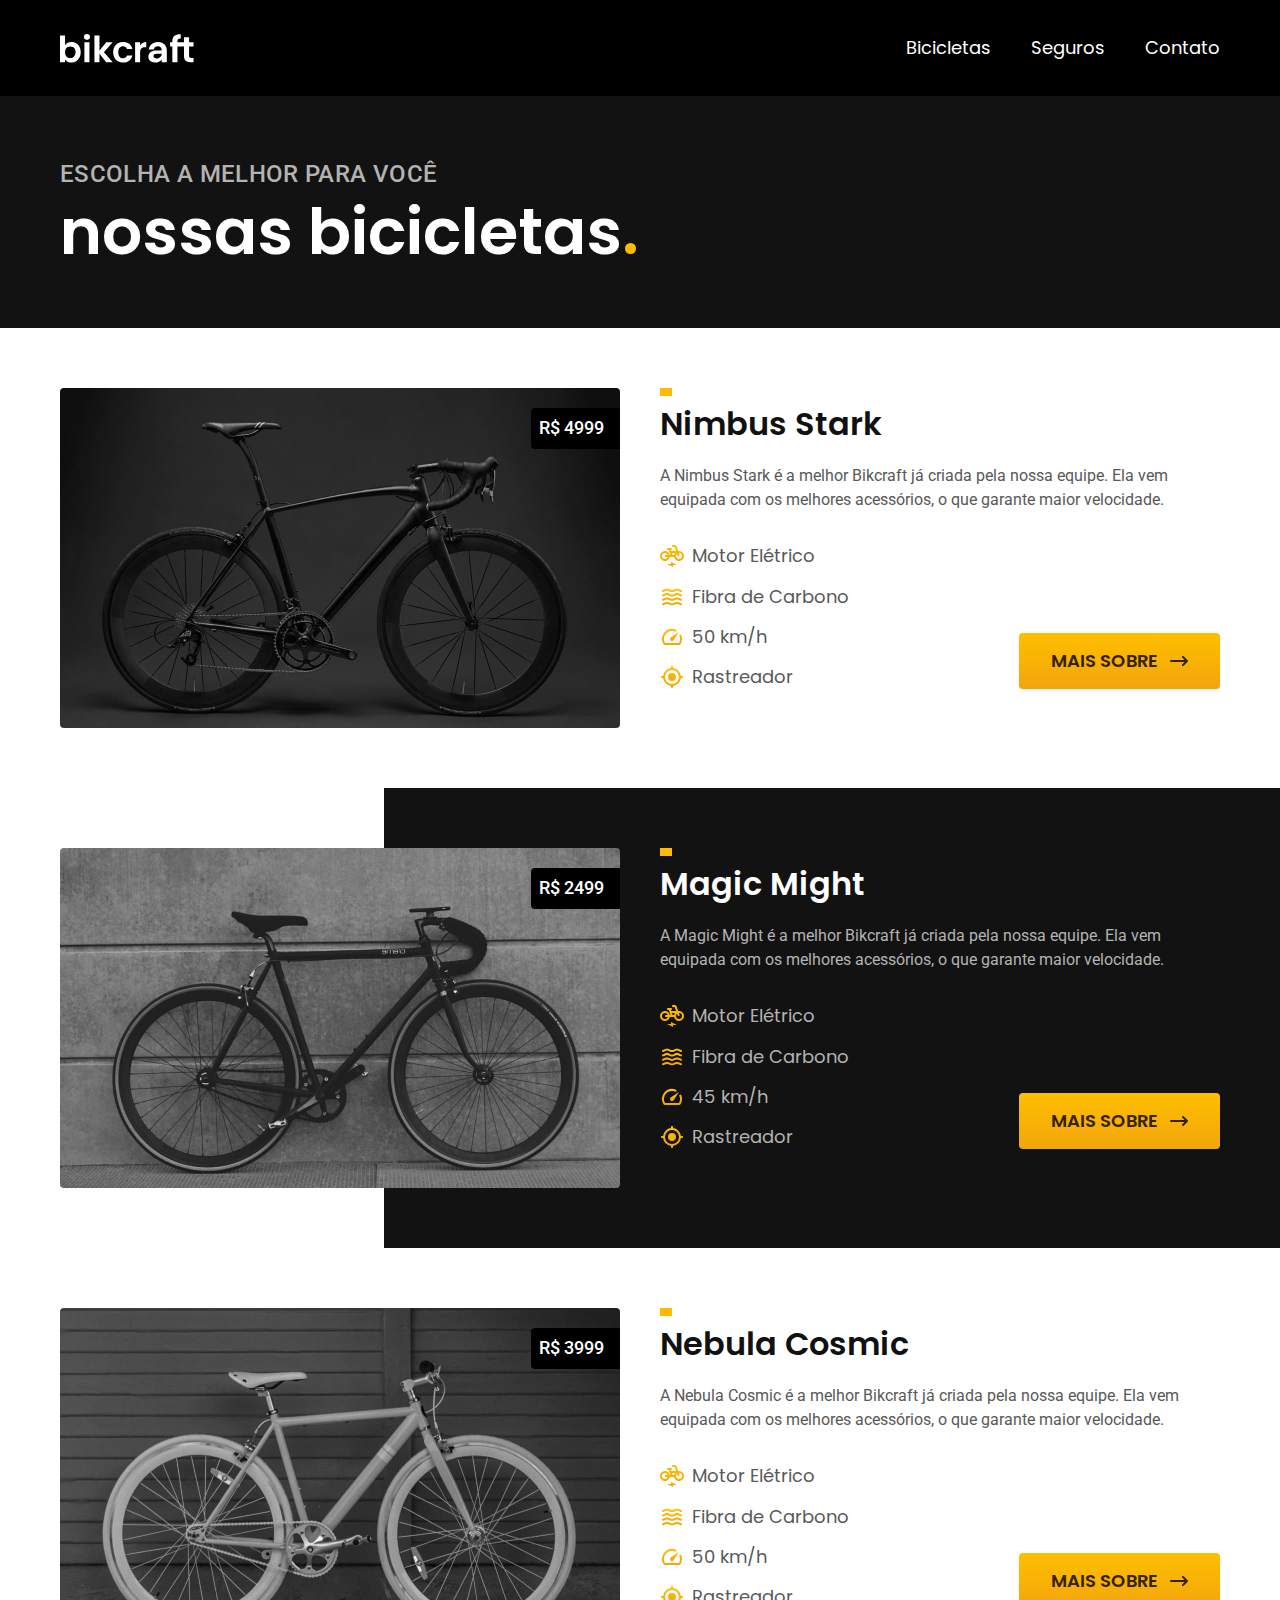
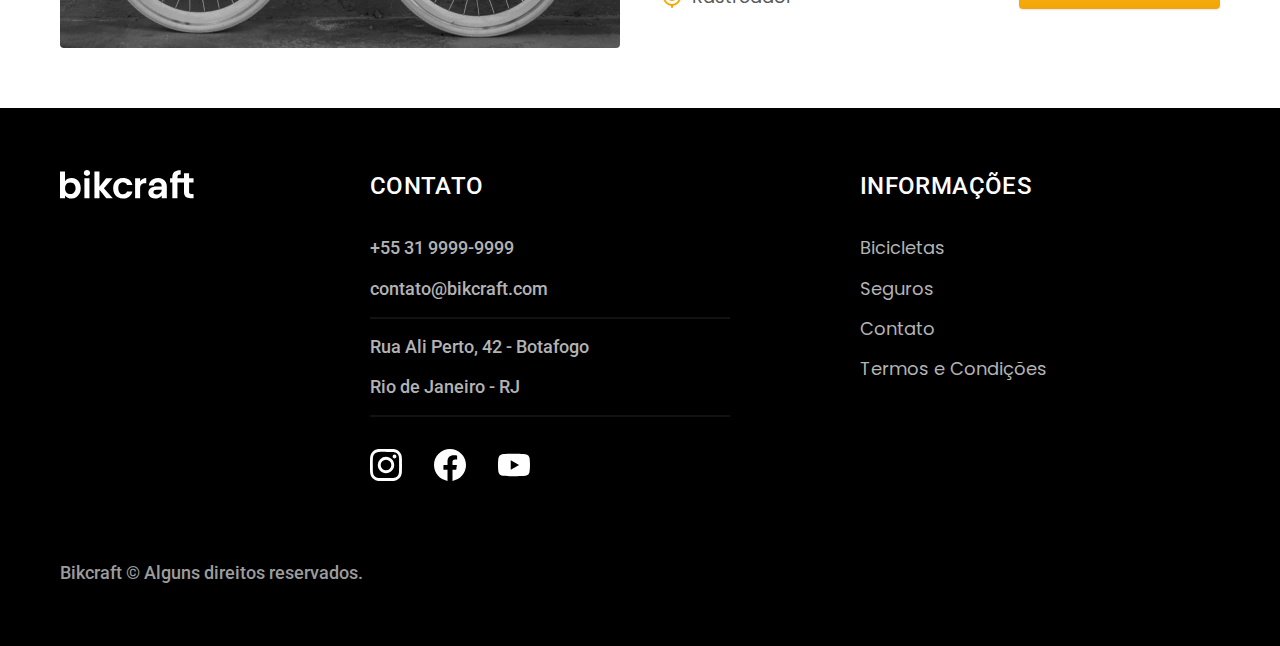
==== bicicletas.html @ 4527bcbb "bicicletas" ====
<!DOCTYPE html>
<html lang="pt-br">
  <head>
    <meta charset="UTF-8" />
    <meta http-equiv="X-UA-Compatible" content="IE=edge" />
    <meta name="viewport" content="width=device-width, initial-scale=1.0" />
    <title>Bicicletas | Bikcraft</title>
    <meta name="description" content="Bicicletas" />
    <link rel="stylesheet" href="./css/style.css" />
    <link rel="preconnect" href="https://fonts.googleapis.com" />
    <link rel="preconnect" href="https://fonts.gstatic.com" crossorigin />
    <link
      href="https://fonts.googleapis.com/css2?family=Merriweather:ital,wght@1,900&family=Poppins:wght@400;600&family=Roboto:wght@400;500&display=swap"
      rel="stylesheet"
    />
  </head>
  <body id="bicicletas">
    <header class="header-bg">
      <div class="header container">
        <a href="./"><img src="./img/bikcraft.svg" alt="Bikcraft" /></a>
        <nav aria-label="primaria">
          <ul class="header-menu font-1-m cor-0">
            <li><a href="./bicicletas.html">Bicicletas</a></li>
            <li><a href="./seguros.html">Seguros</a></li>
            <li><a href="./contato.html">Contato</a></li>
          </ul>
        </nav>
      </div>
    </header>
    <main>
      <div class="titulo-bg">
        <div class="titulo container">
          <p class="font-2-l-b cor-5">Escolha a melhor para você</p>
          <h1 class="font-1-xxl cor-0">
            nossas bicicletas<span class="cor-p1">.</span>
          </h1>
        </div>
      </div>
      <div class="bicicletas container">
        <div class="bicicletas-imagem">
          <img src="./img/bicicletas/nimbus.jpg" alt="Bicicleta preta" />
          <span class="font-2-m cor-0">R$ 4999</span>
        </div>
        <div class="bicicletas-conteudo">
          <h2 class="font-1-xl">Nimbus Stark</h2>
          <p class="font-2-s cor-8">
            A Nimbus Stark é a melhor Bikcraft já criada pela nossa equipe. Ela
            vem equipada com os melhores acessórios, o que garante maior
            velocidade.
          </p>
          <ul class="font-1-m cor-8">
            <li>
              <img src="./img/icones/eletrica.svg" alt="" />Motor Elétrico
            </li>
            <li>
              <img src="./img/icones/carbono.svg" alt="" />Fibra de Carbono
            </li>
            <li><img src="./img/icones/velocidade.svg" alt="" />50 km/h</li>
            <li><img src="./img/icones/rastreador.svg" alt="" />Rastreador</li>
          </ul>
          <a class="botao seta" href="./bicicletas/nimbus.html">Mais Sobre</a>
        </div>
      </div>
      <div class="bicicletas-bg">
        <div class="bicicletas container">
          <div class="bicicletas-imagem">
            <img src="./img/bicicletas/magic.jpg" alt="Bicicleta preta" />
            <span class="font-2-m cor-0">R$ 2499</span>
          </div>
          <div class="bicicletas-conteudo">
            <h2 class="font-1-xl cor-0">Magic Might</h2>
            <p class="font-2-s cor-5">
              A Magic Might é a melhor Bikcraft já criada pela nossa equipe. Ela
              vem equipada com os melhores acessórios, o que garante maior
              velocidade.
            </p>
            <ul class="font-1-m cor-5">
              <li>
                <img src="./img/icones/eletrica.svg" alt="" />Motor Elétrico
              </li>
              <li>
                <img src="./img/icones/carbono.svg" alt="" />Fibra de Carbono
              </li>
              <li><img src="./img/icones/velocidade.svg" alt="" />45 km/h</li>
              <li>
                <img src="./img/icones/rastreador.svg" alt="" />Rastreador
              </li>
            </ul>
            <a class="botao seta" href="./bicicletas/magic.html">Mais Sobre</a>
          </div>
        </div>
      </div>
      <div class="bicicletas container">
        <div class="bicicletas-imagem">
          <img src="./img/bicicletas/nebula.jpg" alt="Bicicleta preta" />
          <span class="font-2-m cor-0">R$ 3999</span>
        </div>
        <div class="bicicletas-conteudo">
          <h2 class="font-1-xl">Nebula Cosmic</h2>
          <p class="font-2-s cor-8">
            A Nebula Cosmic é a melhor Bikcraft já criada pela nossa equipe. Ela
            vem equipada com os melhores acessórios, o que garante maior
            velocidade.
          </p>
          <ul class="font-1-m cor-8">
            <li>
              <img src="./img/icones/eletrica.svg" alt="" />Motor Elétrico
            </li>
            <li>
              <img src="./img/icones/carbono.svg" alt="" />Fibra de Carbono
            </li>
            <li><img src="./img/icones/velocidade.svg" alt="" />50 km/h</li>
            <li><img src="./img/icones/rastreador.svg" alt="" />Rastreador</li>
          </ul>
          <a class="botao seta" href="./bicicletas/nebula.html">Mais Sobre</a>
        </div>
      </div>
    </main>
    <footer class="footer-bg">
      <div class="footer container">
        <img src="./img/bikcraft.svg" alt="Bikcraft" />
        <div class="footer-contato">
          <h3 class="font-2-l-b cor-0">Contato</h3>
          <ul class="font-2-m cor-5">
            <li><a href="tel:+552199999999">+55 31 9999-9999</a></li>
            <li>
              <a href="mailto:contato@bikcraft.com">contato@bikcraft.com</a>
            </li>
            <li>Rua Ali Perto, 42 - Botafogo</li>
            <li>Rio de Janeiro - RJ</li>
          </ul>
          <div class="footer-redes">
            <a href="./"
              ><img src="./img/redes/instagram.svg" alt="Instagram"
            /></a>
            <a href="./"
              ><img src="./img/redes/facebook.svg" alt="Facebook"
            /></a>
            <a href="./"><img src="./img/redes/youtube.svg" alt="YouTube" /></a>
          </div>
        </div>
        <div class="footer-informacoes">
          <h3 class="font-2-l-b cor-0">Informações</h3>
          <nav>
            <ul class="font-1-m cor-5">
              <li><a href="./bicicletas.html">Bicicletas</a></li>
              <li><a href="./seguros.html">Seguros</a></li>
              <li><a href="./contato.html">Contato</a></li>
              <li><a href="./termos.html">Termos e Condições</a></li>
            </ul>
          </nav>
        </div>
        <p class="footer-copy font-2-m cor-6">
          Bikcraft © Alguns direitos reservados.
        </p>
      </div>
    </footer>
  </body>
</html>
---- css/style.css ----
@import url(./global/global.css);
@import url(./global/header.css);
@import url(./global/footer.css);
@import url(./utilidades/tipografia.css);
@import url(./utilidades/cores.css);
@import url(./utilidades/componentes.css);
@import url(./home/introducao.css);
@import url(./home/tecnologia.css);
@import url(./home/parceiros.css);
@import url(./home/depoimento.css);
@import url(./bicicletas/bicicletas-lista.css);
@import url(./bicicletas/bicicletas.css);
@import url(./seguros/seguros.css);
@import url(./termos/termos.css);
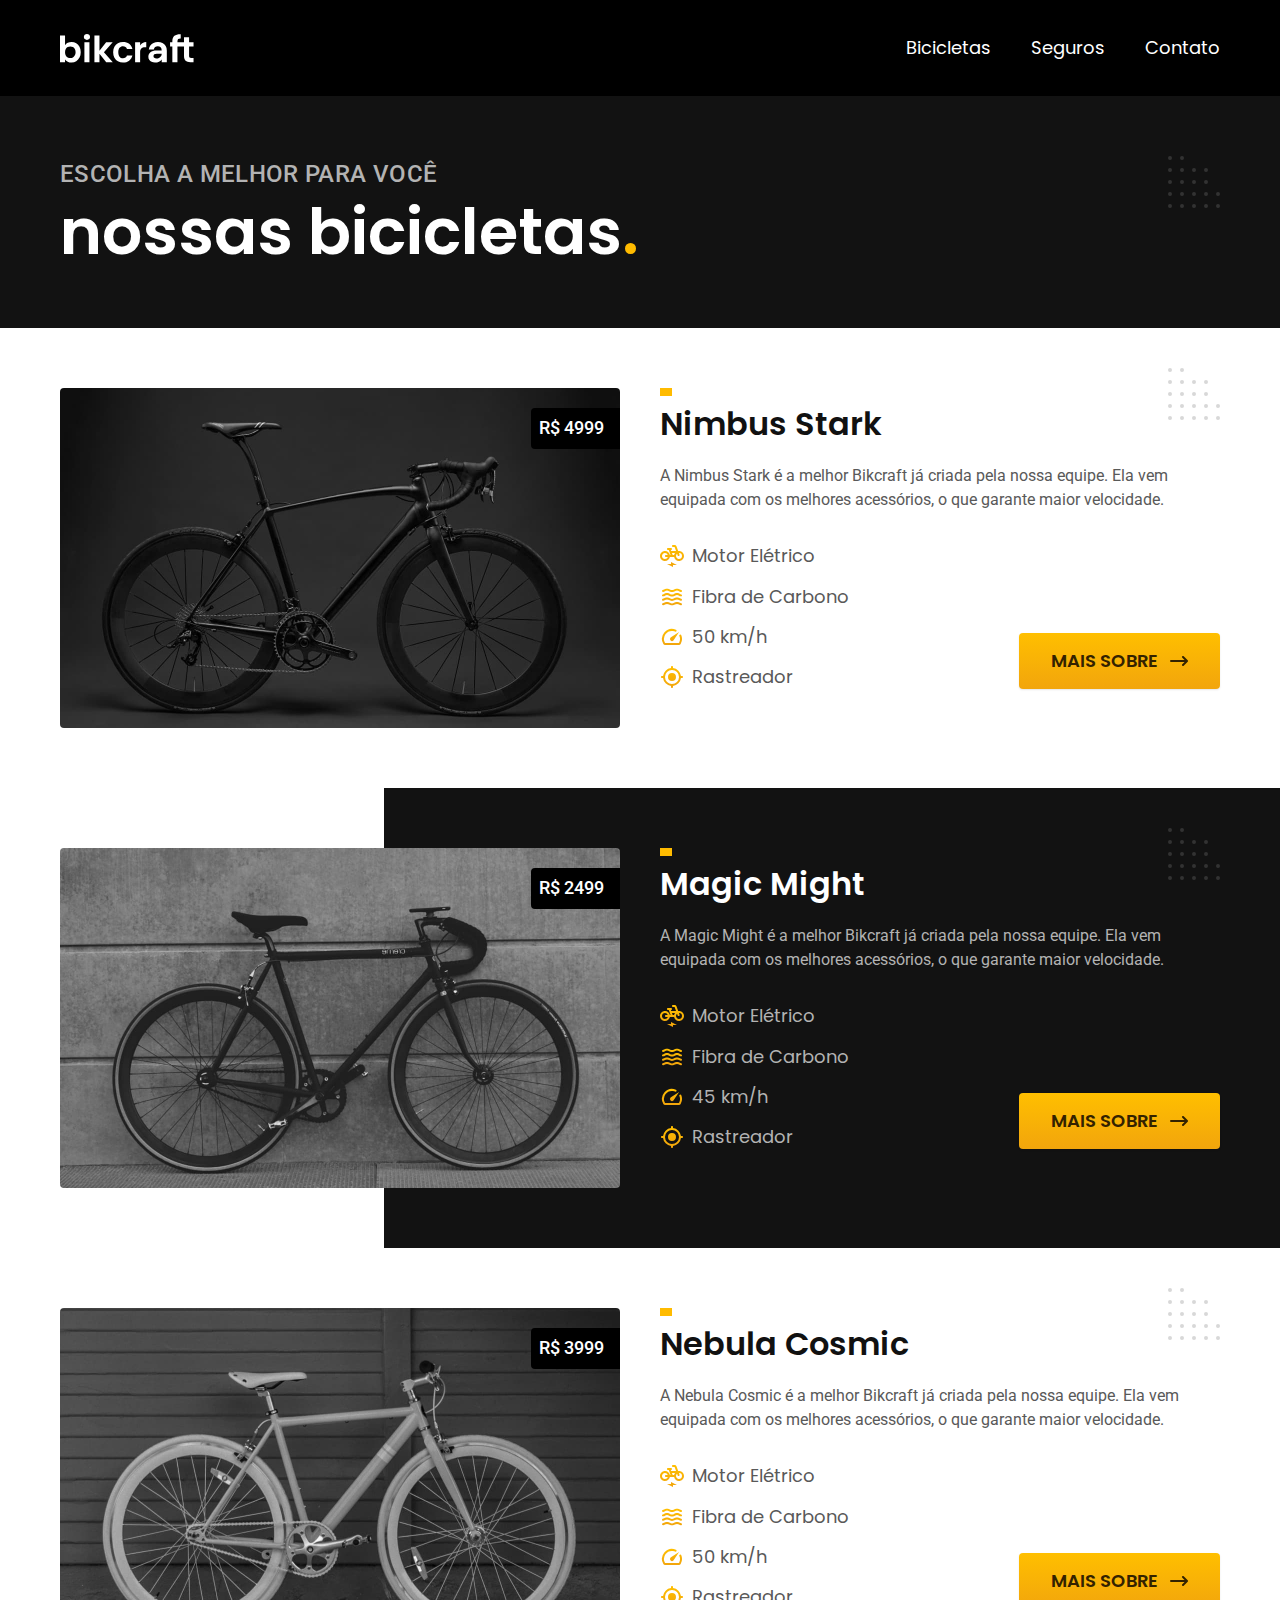
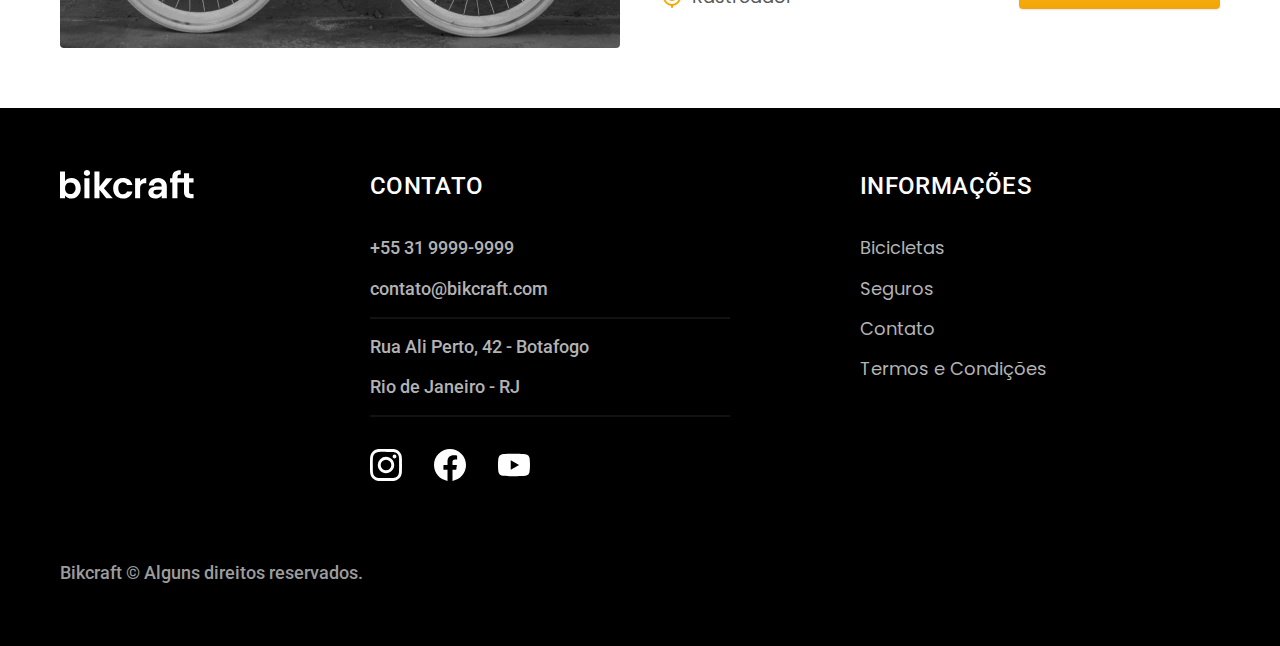
==== commit e83c7fe6: "ajustes" ====
--- a/bicicletas.html
+++ b/bicicletas.html
@@ -6,6 +6,7 @@
     <meta name="viewport" content="width=device-width, initial-scale=1.0" />
     <title>Bicicletas | Bikcraft</title>
     <meta name="description" content="Bicicletas" />
+    <link rel="preload" href="./css/style.css" as="style" />
     <link rel="stylesheet" href="./css/style.css" />
     <link rel="preconnect" href="https://fonts.googleapis.com" />
     <link rel="preconnect" href="https://fonts.gstatic.com" crossorigin />
--- a/css/style.css
+++ b/css/style.css
@@ -4,11 +4,19 @@
 @import url(./utilidades/tipografia.css);
 @import url(./utilidades/cores.css);
 @import url(./utilidades/componentes.css);
+@import url(./utilidades/formulario.css);
 @import url(./home/introducao.css);
 @import url(./home/tecnologia.css);
 @import url(./home/parceiros.css);
 @import url(./home/depoimento.css);
 @import url(./bicicletas/bicicletas-lista.css);
 @import url(./bicicletas/bicicletas.css);
+@import url(./bibicleta/bicicleta.css);
+@import url(./bibicleta/seguro.css);
 @import url(./seguros/seguros.css);
+@import url(./seguros/vantagens.css);
+@import url(./seguros/perguntas.css);
+@import url(./contato/contato.css);
+@import url(./contato/lojas.css);
+@import url(./orcamento/orcamento.css);
 @import url(./termos/termos.css);
--- a/css/style.css
+++ b/css/style.css
@@ -4,11 +4,19 @@
 @import url(./utilidades/tipografia.css);
 @import url(./utilidades/cores.css);
 @import url(./utilidades/componentes.css);
+@import url(./utilidades/formulario.css);
 @import url(./home/introducao.css);
 @import url(./home/tecnologia.css);
 @import url(./home/parceiros.css);
 @import url(./home/depoimento.css);
 @import url(./bicicletas/bicicletas-lista.css);
 @import url(./bicicletas/bicicletas.css);
+@import url(./bibicleta/bicicleta.css);
+@import url(./bibicleta/seguro.css);
 @import url(./seguros/seguros.css);
+@import url(./seguros/vantagens.css);
+@import url(./seguros/perguntas.css);
+@import url(./contato/contato.css);
+@import url(./contato/lojas.css);
+@import url(./orcamento/orcamento.css);
 @import url(./termos/termos.css);
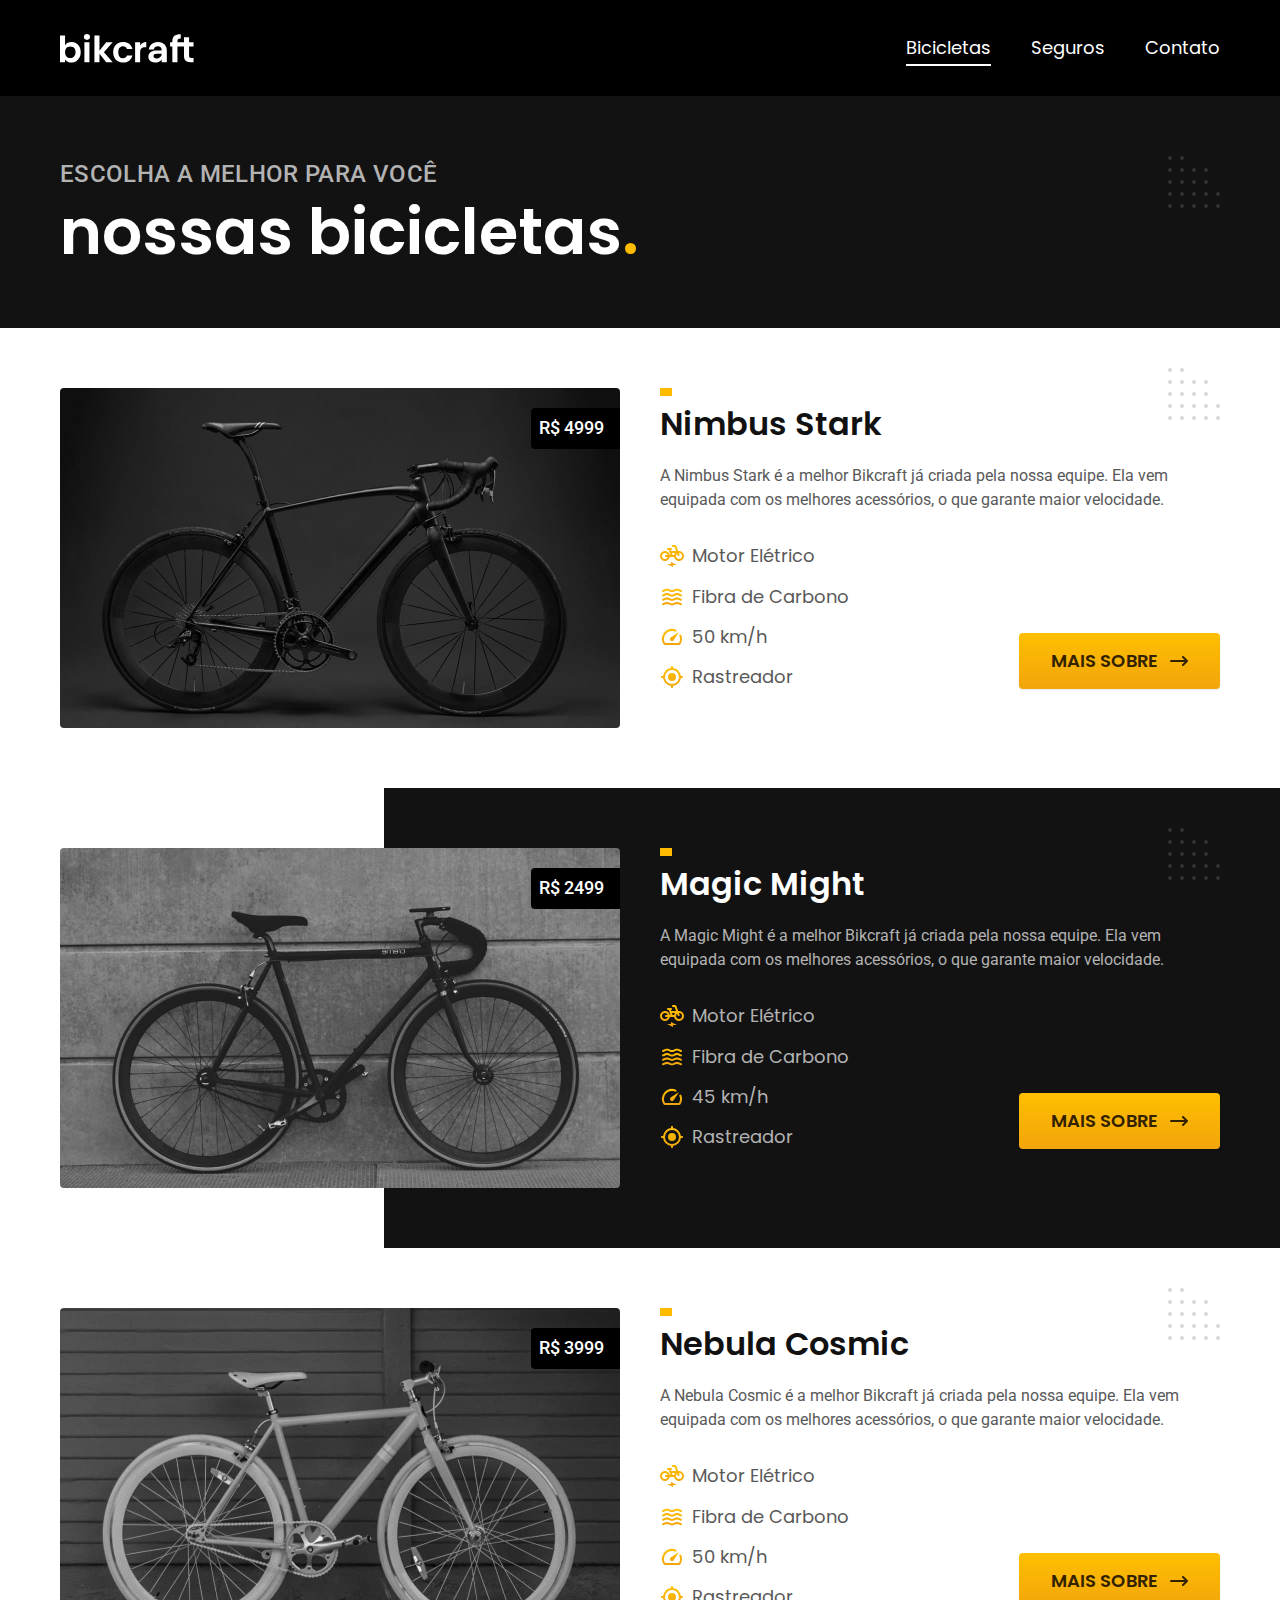
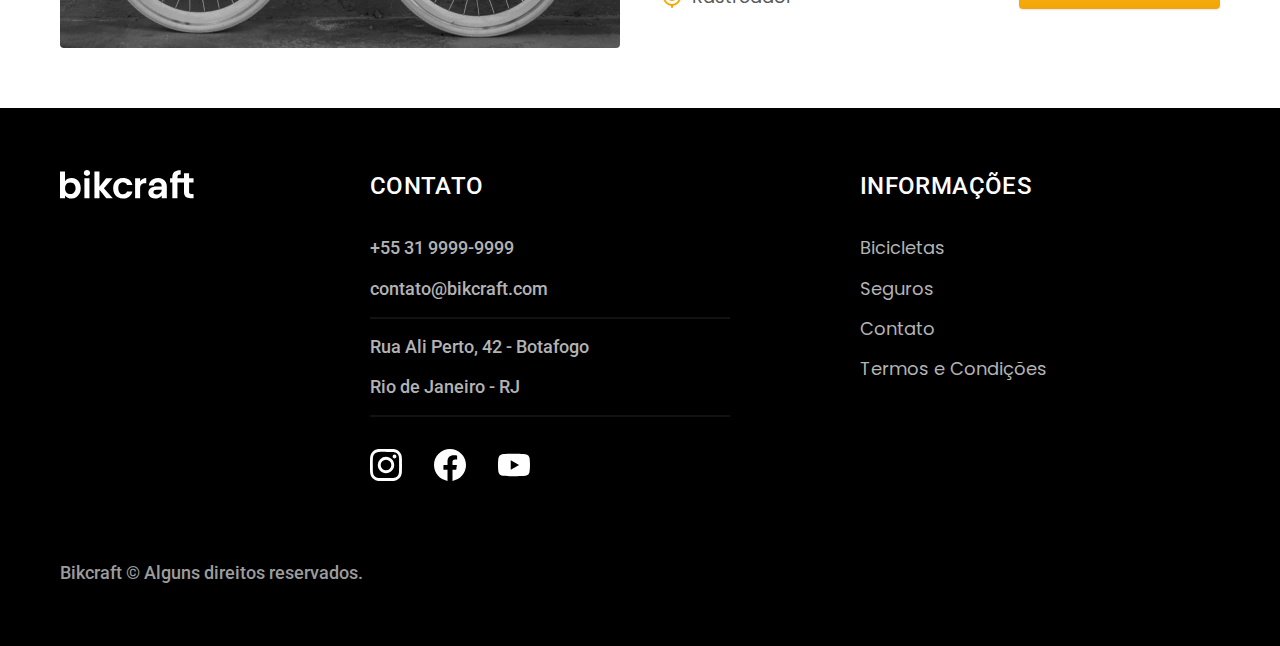
==== commit 4e7c3a9b: "javascript" ====
--- a/bicicletas.html
+++ b/bicicletas.html
@@ -14,6 +14,9 @@
       href="https://fonts.googleapis.com/css2?family=Merriweather:ital,wght@1,900&family=Poppins:wght@400;600&family=Roboto:wght@400;500&display=swap"
       rel="stylesheet"
     />
+    <script>
+      document.documentElement.classList.add('js');
+    </script>
   </head>
   <body id="bicicletas">
     <header class="header-bg">
@@ -156,5 +159,6 @@
         </p>
       </div>
     </footer>
+    <script src="./js/script.js"></script>
   </body>
 </html>
--- a/css/style.css
+++ b/css/style.css
@@ -3,6 +3,7 @@
 @import url(./global/footer.css);
 @import url(./utilidades/tipografia.css);
 @import url(./utilidades/cores.css);
+@import url(./utilidades/animacao.css);
 @import url(./utilidades/componentes.css);
 @import url(./utilidades/formulario.css);
 @import url(./home/introducao.css);
--- a/css/style.css
+++ b/css/style.css
@@ -3,6 +3,7 @@
 @import url(./global/footer.css);
 @import url(./utilidades/tipografia.css);
 @import url(./utilidades/cores.css);
+@import url(./utilidades/animacao.css);
 @import url(./utilidades/componentes.css);
 @import url(./utilidades/formulario.css);
 @import url(./home/introducao.css);
